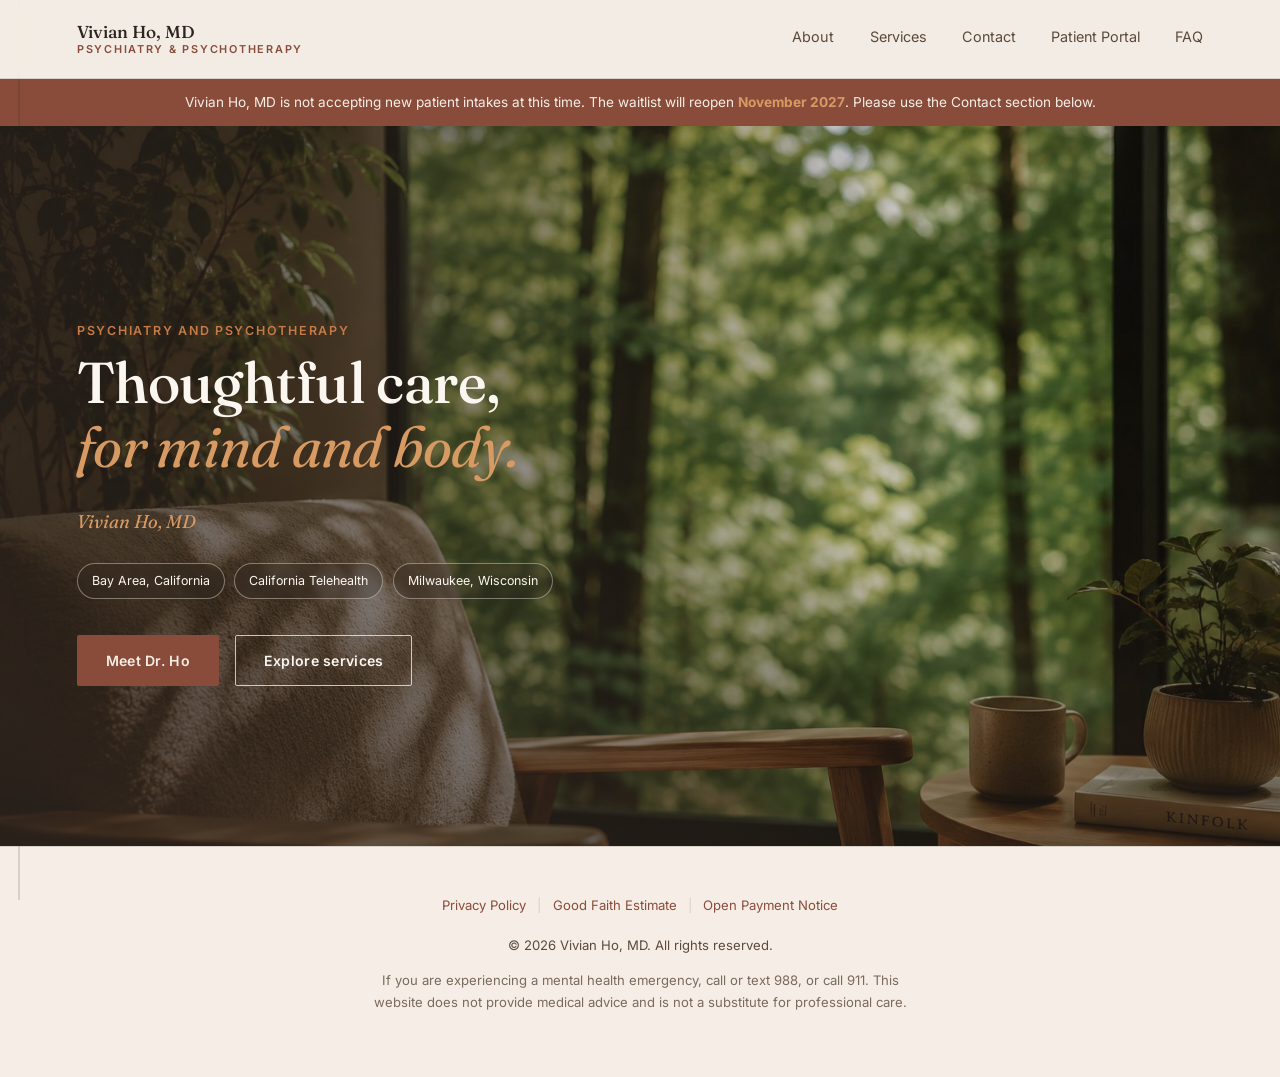
==== index.html @ 01bb3b34 "text edit" ====
<!DOCTYPE html>
<html lang="en">
<head>
<meta charset="UTF-8">
<meta name="viewport" content="width=device-width, initial-scale=1.0">
<title>Vivian Ho, MD | Psychiatry & Psychotherapy</title>
<meta name="description" content="Vivian Ho, MD offers thoughtful psychiatry and psychotherapy for adults in California and Wisconsin.">
<link rel="preconnect" href="https://fonts.googleapis.com">
<link rel="preconnect" href="https://fonts.gstatic.com" crossorigin>
<link href="https://fonts.googleapis.com/css2?family=Fraunces:opsz,wght,ital@9..144,300,0;9..144,400,0;9..144,500,0;9..144,600,0;9..144,400,1;9..144,500,1&family=Inter:wght@400;500;600&display=swap" rel="stylesheet">
<link rel="preload" as="image" href="chair-hero.jpg" fetchpriority="high">
<link rel="stylesheet" href="styles.css">
</head>
<body>

<div class="spine" aria-hidden="true">
  <svg width="2" height="100%" viewBox="0 0 2 100" preserveAspectRatio="none">
    <line x1="1" y1="0" x2="1" y2="100" class="spine-track"/>
    <line x1="1" y1="0" x2="1" y2="0" class="spine-fill" id="spineFill"/>
  </svg>
</div>

<header class="nav" id="nav">
  <a href="index.html" class="nav__mark">
    <span>Vivian Ho, MD</span>
    <small>Psychiatry &amp; Psychotherapy</small>
  </a>
  <nav class="nav__links">
    <a href="about.html">About</a>
    <a href="services.html">Services</a>
    <a href="contact.html">Contact</a>
    <a href="portal.html">Patient Portal</a>
    <a href="faq.html">FAQ</a>
  </nav>
  <button class="nav__toggle" id="navToggle" aria-label="Open menu" aria-expanded="false">
    <span></span><span></span><span></span>
  </button>
</header>

<div class="notice-bar">
  <p>Vivian Ho, MD is not accepting new patient intakes at this time. The waitlist will reopen <strong>November&nbsp;2027</strong>. Please use the Contact section below.</p>
</div>

<main id="top">
  <section class="hero" id="hero">
    <img class="hero__bg" src="chair-hero.jpg" alt="A calm chair setting with warm natural light" loading="eager" fetchpriority="high" decoding="async">
    <div class="hero__scrim" aria-hidden="true"></div>
    <div class="hero__inner">
      <p class="eyebrow reveal">Psychiatry and Psychotherapy</p>
      <h1 class="hero__title reveal">
        Thoughtful care,<br>
        <span class="ital">for mind and body.</span>
      </h1>
      <p class="hero__subtitle reveal">Vivian Ho, MD</p>
      <div class="badges reveal">
        <span class="badge">Bay Area, California</span>
        <span class="badge">California Telehealth</span>
        <span class="badge">Milwaukee, Wisconsin</span>
      </div>
      <div class="hero__actions reveal">
        <a href="about.html" class="btn btn--primary">Meet Dr. Ho</a>
        <a href="services.html" class="btn btn--ghost">Explore services</a>
      </div>
    </div>
  </section>

</main>

<footer class="footer">
  <div class="footer__links" aria-label="Legal links">
    <a href="privacy-policy.html">Privacy Policy</a>
    <span class="link-divider">|</span>
    <a href="good-faith-estimate.html">Good Faith Estimate</a>
    <span class="link-divider">|</span>
    <a href="open-payment-notice.html">Open Payment Notice</a>
  </div>
  <p>&copy; <span id="year"></span> Vivian Ho, MD. All rights reserved.</p>
  <p class="footer__note">
    If you are experiencing a mental health emergency, call or text 988, or call 911.
    This website does not provide medical advice and is not a substitute for professional care.
  </p>
</footer>

<script src="script.js"></script>
</body>
</html>
---- styles.css ----
/* ===========================================================
   Ho Psychiatry — Design tokens
   Warm terracotta, cactus green, and clay-inspired neutrals
   Display: Fraunces (serif, optical sizing) / Body: Inter
=========================================================== */

:root {
  --linen: #F6EEE6;
  --linen-deep: #E9DCCF;
  --ink: #2D241F;
  --ink-soft: #5B4A3C;
  --plum: #8A4C3A;
  --plum-deep: #6F3A2A;
  --brass: #C57A47;
  --brass-light: #D89A63;
  --sage: #6C7B58;
  --line: rgba(45, 36, 31, 0.14);

  --serif: "Fraunces", Georgia, serif;
  --sans: "Inter", -apple-system, BlinkMacSystemFont, "Segoe UI", sans-serif;

  --max: 1080px;
  --gutter: clamp(24px, 6vw, 96px);
}

* { box-sizing: border-box; }

html {
  scroll-behavior: smooth;
}

@media (prefers-reduced-motion: reduce) {
  html { scroll-behavior: auto; }
  * { animation-duration: 0.01ms !important; transition-duration: 0.01ms !important; }
}

body {
  margin: 0;
  background: var(--linen);
  color: var(--ink);
  font-family: var(--sans);
  font-size: 16px;
  line-height: 1.65;
  -webkit-font-smoothing: antialiased;
}

h1, h2, h3 {
  font-family: var(--serif);
  font-weight: 500;
  color: var(--ink);
  margin: 0;
  letter-spacing: -0.01em;
}

.ital { font-style: italic; font-weight: 400; color: var(--plum); }

p { margin: 0 0 1em; color: var(--ink-soft); }
p:last-child { margin-bottom: 0; }

a { color: inherit; }

.eyebrow {
  font-family: var(--sans);
  font-size: 0.78rem;
  letter-spacing: 0.14em;
  text-transform: uppercase;
  color: var(--brass);
  font-weight: 600;
  margin: 0 0 0.75em;
}

/* ===== Scroll reveal ===== */
.reveal {
  opacity: 0;
  transform: translateY(28px);
  transition: opacity 0.9s cubic-bezier(.2,.6,.2,1), transform 0.9s cubic-bezier(.2,.6,.2,1);
}
.reveal.is-visible {
  opacity: 1;
  transform: translateY(0);
}

/* ===== Signature spine element ===== */
.spine {
  position: fixed;
  left: 18px;
  top: 0;
  bottom: 0;
  width: 2px;
  z-index: 5;
  pointer-events: none;
}
.spine svg { height: 100%; width: 100%; display: block; }
.spine-track { stroke: var(--line); stroke-width: 2; }
.spine-fill { stroke: var(--brass); stroke-width: 2; transition: y2 0.1s linear; }
@media (max-width: 860px) { .spine { display: none; } }

/* ===== Nav ===== */
.nav {
  position: sticky;
  top: 0;
  z-index: 20;
  display: flex;
  align-items: center;
  justify-content: space-between;
  padding: 22px var(--gutter);
  background: rgba(241, 236, 227, 0.86);
  backdrop-filter: blur(10px);
  border-bottom: 1px solid var(--line);
}
.nav__mark {
  display: flex;
  flex-direction: column;
  gap: 0.2rem;
  font-family: var(--serif);
  font-size: 1.08rem;
  font-weight: 500;
  text-decoration: none;
  color: var(--ink);
  line-height: 1.1;
}
.nav__mark small {
  font-family: var(--sans);
  font-size: 0.68rem;
  font-weight: 600;
  letter-spacing: 0.16em;
  text-transform: uppercase;
  color: var(--plum);
}
.nav__links {
  display: flex;
  gap: 2.2rem;
}
.nav__links a {
  text-decoration: none;
  font-size: 0.9rem;
  color: var(--ink-soft);
  position: relative;
  padding-bottom: 4px;
}
.nav__links a:hover { color: var(--plum); }
.nav__links a::after {
  content: "";
  position: absolute;
  left: 0; right: 0; bottom: 0;
  height: 1px;
  background: var(--brass);
  transform: scaleX(0);
  transform-origin: left;
  transition: transform 0.3s ease;
}
.nav__links a:hover::after { transform: scaleX(1); }
.nav__toggle {
  display: none;
  flex-direction: column;
  gap: 5px;
  background: none;
  border: none;
  cursor: pointer;
  padding: 6px;
}
.nav__toggle span {
  width: 22px; height: 1.5px; background: var(--ink);
}

@media (max-width: 720px) {
  .nav__links {
    position: fixed;
    top: 68px; left: 0; right: 0;
    flex-direction: column;
    background: var(--linen);
    padding: 24px var(--gutter);
    gap: 1.2rem;
    border-bottom: 1px solid var(--line);
    transform: translateY(-140%);
    transition: transform 0.35s ease;
  }
  .nav__links.is-open { transform: translateY(0); }
  .nav__toggle { display: flex; }
}

/* ===== Notice bar ===== */
.notice-bar {
  background: var(--plum);
  color: var(--linen);
}
.notice-bar p {
  max-width: var(--max);
  margin: 0 auto;
  padding: 12px var(--gutter);
  font-size: 0.85rem;
  color: var(--linen);
  text-align: center;
}
.notice-bar strong { color: var(--brass-light); }

/* ===== Hero — full-bleed photo background with overlaid text ===== */
.hero {
  position: relative;
  display: flex;
  align-items: center;
  min-height: clamp(520px, 80vh, 820px);
  width: 100%;
  padding: clamp(96px, 14vh, 160px) var(--gutter) clamp(64px, 10vh, 110px);
  overflow: hidden;
  isolation: isolate;
}
.hero__bg {
  position: absolute;
  inset: 0;
  width: 100%;
  height: 100%;
  object-fit: cover;
  object-position: center 35%;
  z-index: -2;
}
.hero__scrim {
  position: absolute;
  inset: 0;
  z-index: -1;
  background:
    linear-gradient(90deg, rgba(45,36,31,0.72) 0%, rgba(45,36,31,0.5) 42%, rgba(45,36,31,0.18) 75%),
    linear-gradient(0deg, rgba(45,36,31,0.35), rgba(45,36,31,0) 45%);
}
.hero__inner {
  max-width: 620px;
  width: 100%;
}
.hero__title {
  font-size: clamp(2.4rem, 5vw, 3.6rem);
  line-height: 1.1;
  margin-bottom: 0.5em;
  color: #FBF6EF;
}
.hero__subtitle {
  font-family: var(--serif);
  font-style: italic;
  font-size: 1.15rem;
  color: var(--brass-light);
  margin-bottom: 1.4em;
}
.badges {
  display: flex;
  flex-wrap: wrap;
  gap: 0.6rem;
  margin-bottom: 2.2em;
}
.badge {
  font-size: 0.78rem;
  padding: 7px 14px;
  border: 1px solid rgba(251,246,239,0.4);
  border-radius: 999px;
  color: #FBF6EF;
  background: rgba(45,36,31,0.28);
  backdrop-filter: blur(2px);
}
.hero__actions { display: flex; gap: 1rem; flex-wrap: wrap; }
.hero .btn--ghost {
  color: #FBF6EF;
  border-color: rgba(251,246,239,0.75);
}
.hero .btn--ghost:hover { background: #FBF6EF; color: var(--ink); }

.hero .ital { color: var(--brass-light); }

@media (max-width: 860px) {
  .hero { min-height: 560px; padding-top: 88px; text-align: left; }
  .hero__bg { object-position: center 30%; }
}

/* ===== Buttons ===== */
.btn {
  display: inline-flex;
  align-items: center;
  justify-content: center;
  padding: 13px 28px;
  border-radius: 2px;
  text-decoration: none;
  font-size: 0.88rem;
  font-weight: 600;
  letter-spacing: 0.02em;
  border: 1px solid transparent;
  cursor: pointer;
  transition: all 0.25s ease;
}
.btn--primary {
  background: var(--plum);
  color: var(--linen);
}
.btn--primary:hover { background: var(--plum-deep); }
.btn--ghost {
  background: transparent;
  color: var(--ink);
  border-color: var(--ink);
}
.btn--ghost:hover { background: var(--ink); color: var(--linen); }

/* ===== Sections ===== */
.section {
  padding: clamp(72px, 10vw, 130px) var(--gutter);
  max-width: var(--max);
  margin: 0 auto;
}

.photo-band {
  max-width: var(--max);
  margin: 0 auto clamp(2rem, 4vw, 3rem);
  padding: clamp(1.25rem, 3vw, 2rem);
  display: grid;
  gap: 1.25rem;
}
.photo-band__copy {
  max-width: 720px;
}
.photo-band__copy h2 {
  font-size: clamp(1.6rem, 2.8vw, 2.25rem);
  margin-bottom: 0.55rem;
}
.photo-band__grid {
  display: grid;
  grid-template-columns: minmax(0, 0.95fr) minmax(0, 1.05fr);
  gap: 1rem;
  align-items: stretch;
}
.photo-card {
  overflow: hidden;
  border-radius: 26px;
  min-height: 280px;
  box-shadow: 0 18px 36px rgba(45, 36, 31, 0.06);
  border: 1px solid rgba(45, 36, 31, 0.08);
  background: var(--linen-deep);
}
.photo-card img {
  width: 100%;
  height: 100%;
  object-fit: cover;
  display: block;
  transform: scale(1.01);
}
.photo-card--wide {
  min-height: 420px;
}
.photo-band__grid--single {
  grid-template-columns: 1fr;
}
.photo-band__grid--single .photo-card--wide {
  min-height: clamp(280px, 40vw, 480px);
}

@media (max-width: 780px) {
  .photo-band__grid { grid-template-columns: 1fr; }
  .photo-card--wide { min-height: 280px; }
}
.section--tint {
  max-width: none;
  background: var(--linen-deep);
}
.section--tint > * { max-width: var(--max); margin-left: auto; margin-right: auto; }
.section--tint .section__head,
.section--tint .services-grid,
.section--tint .portal-card { max-width: var(--max); margin-left: auto; margin-right: auto; }
.section__head { margin-bottom: 3rem; }
.section__head h2 { font-size: clamp(1.9rem, 3.4vw, 2.6rem); }

.page-hero {
  padding: clamp(72px, 8vw, 110px) var(--gutter) 2rem;
  max-width: var(--max);
  margin: 0 auto;
}
.page-hero h1 {
  font-size: clamp(2.2rem, 4vw, 3rem);
  margin-bottom: 0.7rem;
}
.page-hero p {
  max-width: 720px;
  font-size: 1.02rem;
}
.page-card {
  border: 1px solid var(--line);
  background: rgba(255,255,255,0.42);
  padding: clamp(1.5rem, 3vw, 2.3rem);
  border-radius: 24px;
}

/* ===== Page hero — full-bleed photo variant (Services) ===== */
.page-hero--photo {
  position: relative;
  isolation: isolate;
  overflow: hidden;
  max-width: none;
  width: 100%;
  margin: 0;
  min-height: clamp(520px, 80vh, 820px);
  display: flex;
  align-items: center;
  padding: clamp(96px, 14vh, 160px) var(--gutter) clamp(64px, 10vh, 110px);
}
.page-hero--photo .page-hero__bg {
  position: absolute;
  inset: 0;
  width: 100%;
  height: 100%;
  object-fit: cover;
  object-position: center;
  z-index: -2;
}
.page-hero--photo .page-hero__scrim {
  position: absolute;
  inset: 0;
  z-index: -1;
  background:
    linear-gradient(90deg, rgba(45,36,31,0.72) 0%, rgba(45,36,31,0.5) 42%, rgba(45,36,31,0.18) 75%),
    linear-gradient(0deg, rgba(45,36,31,0.35), rgba(45,36,31,0) 45%);
}
.page-hero--photo .page-hero__inner {
  max-width: var(--max);
  margin: 0 auto;
  width: 100%;
}
.page-hero--photo .eyebrow { color: var(--brass-light); }
.page-hero--photo h1 {
  font-size: clamp(2.2rem, 4vw, 3rem);
  margin-bottom: 0.7rem;
  color: #FBF6EF;
}
.page-hero--photo p {
  max-width: 720px;
  font-size: 1.02rem;
  color: rgba(251,246,239,0.9);
}

@media (max-width: 640px) {
  .page-hero--photo { min-height: 560px; align-items: center; }
}

.services-intro {
  margin-bottom: 2.4rem;
}
.services-flow {
  display: grid;
  gap: 0.8rem;
  max-width: 760px;
  margin: 0 auto;
}
.service-flow-item {
  display: block;
  padding: 1rem 0 1.15rem;
  border-bottom: 1px solid rgba(45,36,31,0.12);
}
.service-flow-item:last-child { border-bottom: none; }
.service-flow-item__body h3 {
  font-size: 1.1rem;
  margin-bottom: 0.35rem;
}
.service-flow-item__body p {
  margin: 0;
  max-width: 700px;
  line-height: 1.75;
}

.faq-list {
  display: grid;
  gap: 1rem;
}
.faq-item {
  padding: 1.15rem 1.2rem;
  border: 1px solid var(--line);
  border-radius: 18px;
  background: rgba(255,255,255,0.42);
}
.faq-item h3 {
  font-size: 1.02rem;
  margin-bottom: 0.35rem;
}
.faq-item p {
  margin-bottom: 0;
  line-height: 1.7;
}

@media (max-width: 780px) {
  .home-grid { grid-template-columns: 1fr; }
  .home-card--wide { grid-column: span 1; }
  .service-flow-item { grid-template-columns: 1fr; }
  .service-flow-item__icon { width: 54px; height: 54px; }
}

/* About */
.about__intro {
  display: grid;
  grid-template-columns: minmax(300px, 360px) 1fr;
  gap: clamp(2rem, 5vw, 4rem);
  margin-bottom: 3.5rem;
  align-items: center;
}
.portrait-frame {
  aspect-ratio: 4/5;
  border: 1px solid var(--line);
  background: rgba(255,255,255,0.4);
  display: flex;
  align-items: center;
  justify-content: center;
  text-align: center;
  overflow: hidden;
  box-shadow: 0 24px 50px rgba(45, 36, 31, 0.12);
  border-radius: 26px;
}
.portrait-frame img {
  width: 100%;
  height: 100%;
  object-fit: cover;
  display: block;
}
.portrait-placeholder {
  font-size: 0.8rem;
  color: var(--ink-soft);
  padding: 1rem;
  font-family: var(--sans);
}
.about__text p { font-size: 1.05rem; }

.subsection {
  border-top: 1px solid var(--line);
  padding-top: 2rem;
  margin-top: 2rem;
}
.subsection h3 {
  font-size: 1.3rem;
  margin-bottom: 0.9em;
}
.edu-list {
  list-style: none;
  margin: 0; padding: 0;
  color: var(--ink-soft);
}
.edu-list li {
  padding: 10px 0;
  border-bottom: 1px dashed var(--line);
}
.edu-list li:last-child { border-bottom: none; }

/* Services */
.services-grid {
  display: grid;
  grid-template-columns: repeat(2, 1fr);
  gap: 1px;
  background: var(--line);
  border: 1px solid var(--line);
}
.service-card {
  background: var(--linen-deep);
  padding: 2.5rem;
}
.service-card__num {
  font-family: var(--serif);
  font-style: italic;
  color: var(--brass);
  font-size: 1rem;
}
.service-card h3 {
  font-size: 1.25rem;
  margin: 0.6em 0 0.6em;
}
@media (max-width: 640px) {
  .services-grid { grid-template-columns: 1fr; }
}

/* Contact */
.contact__grid {
  display: grid;
  grid-template-columns: 1fr 1.2fr;
  gap: clamp(2rem, 5vw, 4rem);
}
.contact__line {
  display: flex;
  gap: 0.6rem;
  align-items: baseline;
  font-size: 1rem;
  border-bottom: 1px solid var(--line);
  padding: 12px 0;
}
.contact__line span {
  font-size: 0.75rem;
  text-transform: uppercase;
  letter-spacing: 0.1em;
  color: var(--brass);
  width: 90px;
  flex: none;
  font-weight: 600;
}
.contact__line a { text-decoration: none; }
.contact__line a:hover { color: var(--plum); }
.contact__note {
  margin-top: 1.5rem;
  font-size: 0.85rem;
  padding: 1rem 1.2rem;
  background: rgba(74,46,60,0.06);
  border-left: 2px solid var(--plum);
}

.contact__form {
  display: flex;
  flex-direction: column;
  gap: 1.1rem;
}
.contact__form label {
  display: flex;
  flex-direction: column;
  font-size: 0.82rem;
  text-transform: uppercase;
  letter-spacing: 0.08em;
  color: var(--ink-soft);
  font-weight: 600;
  gap: 0.5rem;
}
.contact__form .optional {
  text-transform: none;
  letter-spacing: 0;
  font-weight: 400;
  color: var(--ink-soft);
  opacity: 0.7;
}
.contact__form input,
.contact__form textarea {
  font-family: var(--sans);
  font-size: 1rem;
  padding: 12px 14px;
  border: 1px solid var(--line);
  background: rgba(255,255,255,0.5);
  color: var(--ink);
  border-radius: 2px;
  resize: vertical;
}
.contact__form input:focus,
.contact__form textarea:focus {
  outline: 2px solid var(--brass);
  outline-offset: 1px;
}
.contact__form button { align-self: flex-start; margin-top: 0.4rem; }
.form__status { font-size: 0.85rem; color: var(--sage); min-height: 1.2em; }

@media (max-width: 780px) {
  .contact__grid, .about__intro { grid-template-columns: 1fr; }
  .nav__mark { font-size: 0.98rem; }
  .nav__mark small { font-size: 0.6rem; }
}

/* Portal */
.portal-card {
  border: 1px solid var(--line);
  padding: clamp(2rem, 5vw, 3.5rem);
  background: rgba(255,255,255,0.4);
  display: flex;
  flex-direction: column;
  gap: 1.5rem;
  align-items: flex-start;
}

/* Footer */
.footer {
  padding: 3rem var(--gutter) 4rem;
  border-top: 1px solid var(--line);
  text-align: center;
}
.footer__links {
  display: flex;
  flex-wrap: wrap;
  justify-content: center;
  gap: 0.7rem;
  margin: 0 0 1.2rem;
  font-size: 0.82rem;
}
.footer__links a {
  color: var(--plum);
  text-decoration: none;
}
.footer__links a:hover { color: var(--plum-deep); }
.link-divider { color: var(--line); }
.footer p { font-size: 0.82rem; color: var(--ink-soft); }
.footer__note { max-width: 560px; margin: 0.6em auto 0; opacity: 0.8; }
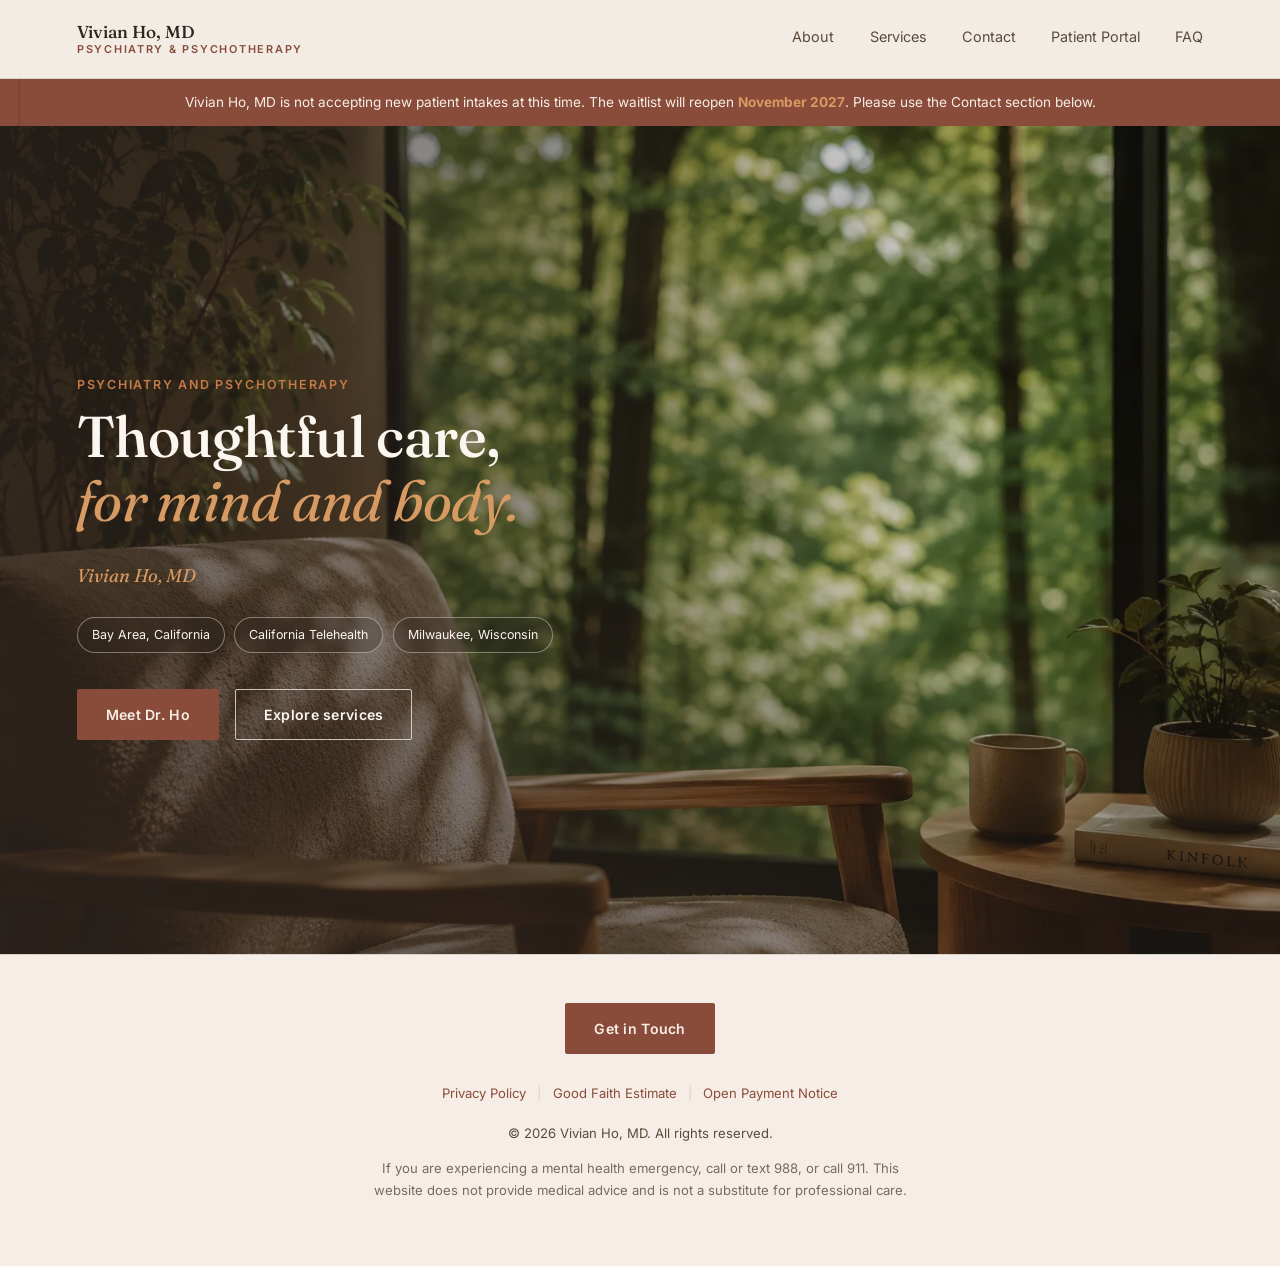
==== commit de98f955: "faster loading" ====
--- a/index.html
+++ b/index.html
@@ -8,7 +8,7 @@
 <link rel="preconnect" href="https://fonts.googleapis.com">
 <link rel="preconnect" href="https://fonts.gstatic.com" crossorigin>
 <link href="https://fonts.googleapis.com/css2?family=Fraunces:opsz,wght,ital@9..144,300,0;9..144,400,0;9..144,500,0;9..144,600,0;9..144,400,1;9..144,500,1&family=Inter:wght@400;500;600&display=swap" rel="stylesheet">
-<link rel="preload" as="image" href="chair-hero.jpg" fetchpriority="high">
+<link rel="preload" as="image" href="chair-hero.jpg" imagesrcset="chair-hero-800.webp 800w, chair-hero-1200.webp 1200w, chair-hero-1536.webp 1536w" imagesizes="100vw" type="image/webp" fetchpriority="high">
 <link rel="stylesheet" href="styles.css">
 </head>
 <body>
@@ -43,7 +43,10 @@
 
 <main id="top">
   <section class="hero" id="hero">
-    <img class="hero__bg" src="chair-hero.jpg" alt="A calm chair setting with warm natural light" loading="eager" fetchpriority="high" decoding="async">
+    <picture>
+      <source type="image/webp" srcset="chair-hero-800.webp 800w, chair-hero-1200.webp 1200w, chair-hero-1536.webp 1536w" sizes="100vw">
+      <img class="hero__bg" src="chair-hero.jpg" srcset="chair-hero-800.jpg 800w, chair-hero-1200.jpg 1200w, chair-hero-1536.jpg 1536w" sizes="100vw" alt="A calm chair setting with warm natural light" loading="eager" fetchpriority="high" decoding="async">
+    </picture>
     <div class="hero__scrim" aria-hidden="true"></div>
     <div class="hero__inner">
       <p class="eyebrow reveal">Psychiatry and Psychotherapy</p>
@@ -67,6 +70,9 @@
 </main>
 
 <footer class="footer">
+  <div class="footer__cta">
+    <a href="contact.html" class="btn btn--primary">Get in Touch</a>
+  </div>
   <div class="footer__links" aria-label="Legal links">
     <a href="privacy-policy.html">Privacy Policy</a>
     <span class="link-divider">|</span>
--- a/styles.css
+++ b/styles.css
@@ -199,7 +199,7 @@
   position: relative;
   display: flex;
   align-items: center;
-  min-height: clamp(520px, 80vh, 820px);
+  min-height: clamp(640px, 92vh, 960px);
   width: 100%;
   padding: clamp(96px, 14vh, 160px) var(--gutter) clamp(64px, 10vh, 110px);
   overflow: hidden;
@@ -487,13 +487,15 @@
 /* About */
 .about__intro {
   display: grid;
-  grid-template-columns: minmax(300px, 360px) 1fr;
+  grid-template-columns: minmax(360px, 480px) 1fr;
   gap: clamp(2rem, 5vw, 4rem);
   margin-bottom: 3.5rem;
-  align-items: center;
-}
+  align-items: stretch;
+}
+.about__portrait { display: flex; }
 .portrait-frame {
-  aspect-ratio: 4/5;
+  width: 100%;
+  min-height: 480px;
   border: 1px solid var(--line);
   background: rgba(255,255,255,0.4);
   display: flex;
@@ -509,6 +511,9 @@
   height: 100%;
   object-fit: cover;
   display: block;
+}
+@media (max-width: 780px) {
+  .portrait-frame { aspect-ratio: 4/5; min-height: 0; }
 }
 .portrait-placeholder {
   font-size: 0.8rem;
@@ -661,6 +666,7 @@
   border-top: 1px solid var(--line);
   text-align: center;
 }
+.footer__cta { margin-bottom: 1.8rem; }
 .footer__links {
   display: flex;
   flex-wrap: wrap;
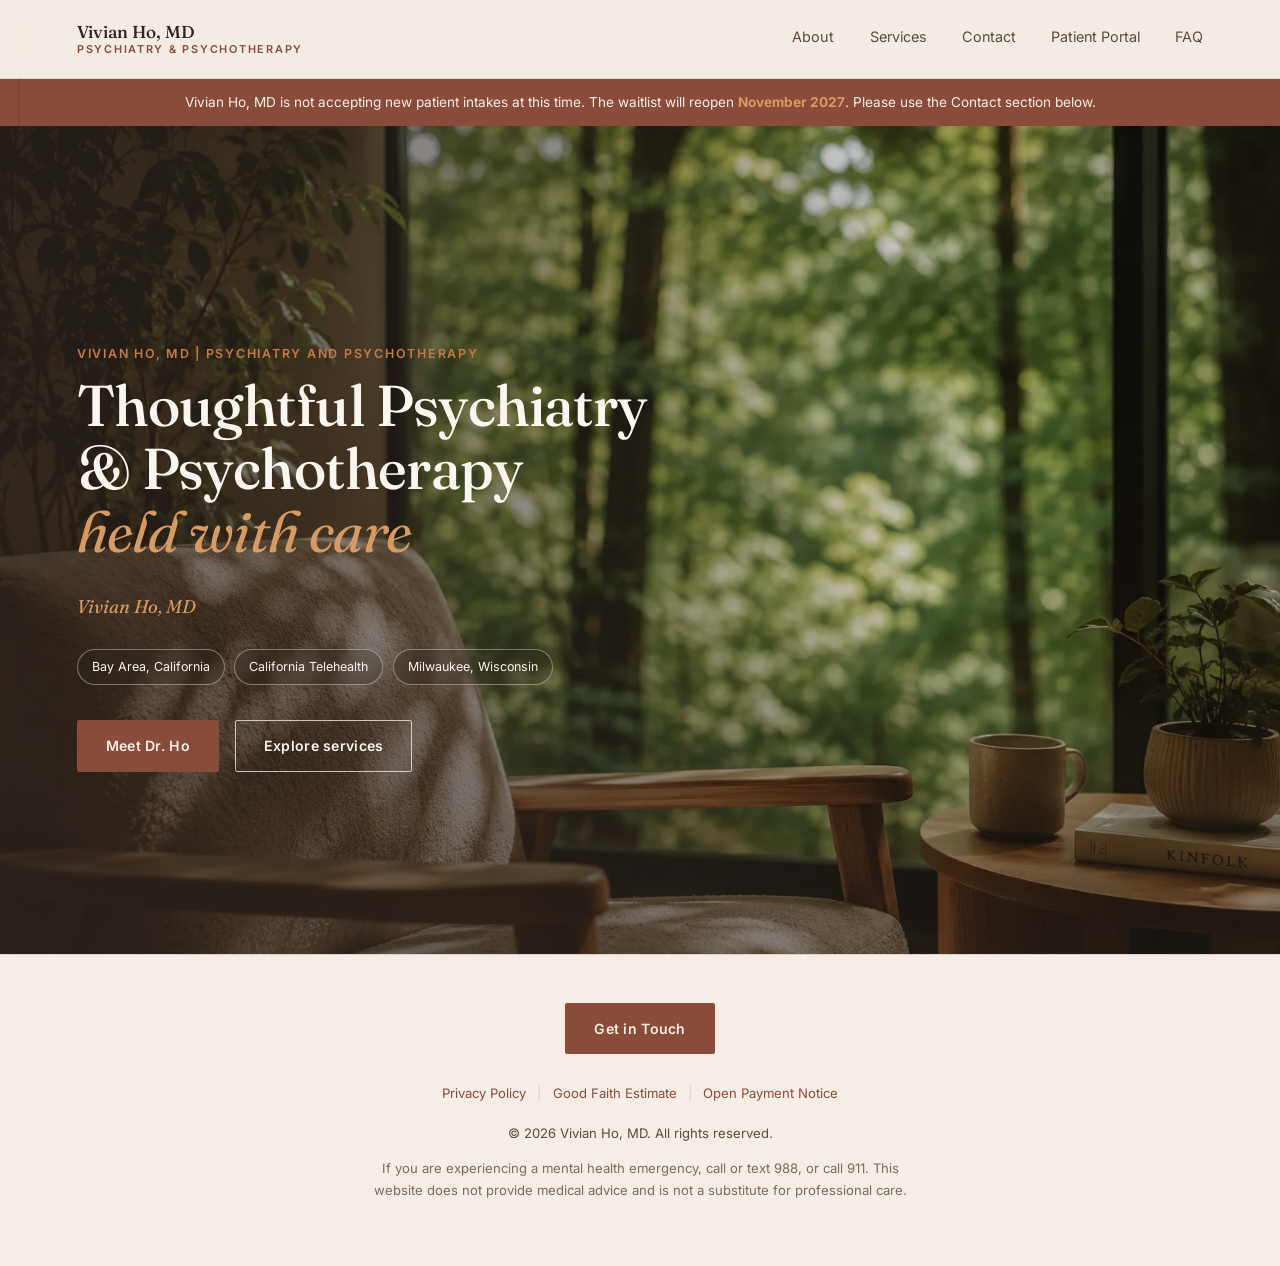
==== commit 5dcad61e: "index" ====
--- a/index.html
+++ b/index.html
@@ -3,12 +3,32 @@
 <head>
 <meta charset="UTF-8">
 <meta name="viewport" content="width=device-width, initial-scale=1.0">
-<title>Vivian Ho, MD | Psychiatry & Psychotherapy</title>
-<meta name="description" content="Vivian Ho, MD offers thoughtful psychiatry and psychotherapy for adults in California and Wisconsin.">
+<title>Vivian Ho, MD | Psychiatrist & Psychotherapist | California & Wisconsin</title>
+<meta name="description"
+content="Vivian Ho, MD is a Stanford-trained adult psychiatrist and psychotherapist offering psychotherapy and thoughtful medication management for adults in California and Wisconsin.">
+<!-- Social sharing / Open Graph -->
+<meta property="og:title" content="Vivian Ho, MD | Psychiatry &amp; Psychotherapy">
+<meta property="og:description" content="Thoughtful psychiatry and psychotherapy for adults in California and Wisconsin.">
+<meta property="og:image" content="https://hopsychiatry.com/chair-hero.jpg">
+<meta property="og:url" content="https://hopsychiatry.com/">
+<meta property="og:type" content="website">
+
+<!-- Twitter / social preview -->
+<meta name="twitter:card" content="summary_large_image">
+<meta name="twitter:title" content="Vivian Ho, MD">
+<meta name="twitter:description" content="Thoughtful psychiatry and psychotherapy for adults.">
+<meta name="twitter:image" content="https://hopsychiatry.com/chair-hero.jpg">
+
+<!-- Canonical URL -->
+<link rel="canonical" href="https://hopsychiatry.com/">
+
+<!-- Fonts -->
 <link rel="preconnect" href="https://fonts.googleapis.com">
 <link rel="preconnect" href="https://fonts.gstatic.com" crossorigin>
-<link href="https://fonts.googleapis.com/css2?family=Fraunces:opsz,wght,ital@9..144,300,0;9..144,400,0;9..144,500,0;9..144,600,0;9..144,400,1;9..144,500,1&family=Inter:wght@400;500;600&display=swap" rel="stylesheet">
+<link href="https://fonts.googleapis.com/css2?family=Fraunces:opsz,wght,ital@9..144,300,0;9..144,400,0;9..144,500,0;9..144,400,1;9..144,500,1&family=Inter:wght@400;500;600&display=swap" rel="stylesheet">
+
 <link rel="preload" as="image" href="chair-hero.jpg" imagesrcset="chair-hero-800.webp 800w, chair-hero-1200.webp 1200w, chair-hero-1536.webp 1536w" imagesizes="100vw" type="image/webp" fetchpriority="high">
+
 <link rel="stylesheet" href="styles.css">
 </head>
 <body>
@@ -49,10 +69,10 @@
     </picture>
     <div class="hero__scrim" aria-hidden="true"></div>
     <div class="hero__inner">
-      <p class="eyebrow reveal">Psychiatry and Psychotherapy</p>
+      <p class="eyebrow reveal">Vivian Ho, MD | Psychiatry and Psychotherapy</p>
       <h1 class="hero__title reveal">
-        Thoughtful care,<br>
-        <span class="ital">for mind and body.</span>
+        Thoughtful Psychiatry & Psychotherapy<br>
+        <span class="ital">held with care</span>
       </h1>
       <p class="hero__subtitle reveal">Vivian Ho, MD</p>
       <div class="badges reveal">
--- a/styles.css
+++ b/styles.css
@@ -494,19 +494,23 @@
 }
 .about__portrait { display: flex; }
 .portrait-frame {
+  position: relative;
   width: 100%;
   min-height: 480px;
   border: 1px solid var(--line);
   background: rgba(255,255,255,0.4);
-  display: flex;
-  align-items: center;
-  justify-content: center;
-  text-align: center;
   overflow: hidden;
   box-shadow: 0 24px 50px rgba(45, 36, 31, 0.12);
   border-radius: 26px;
 }
+.portrait-frame picture {
+  position: absolute;
+  inset: 0;
+  display: block;
+}
 .portrait-frame img {
+  position: absolute;
+  inset: 0;
   width: 100%;
   height: 100%;
   object-fit: cover;
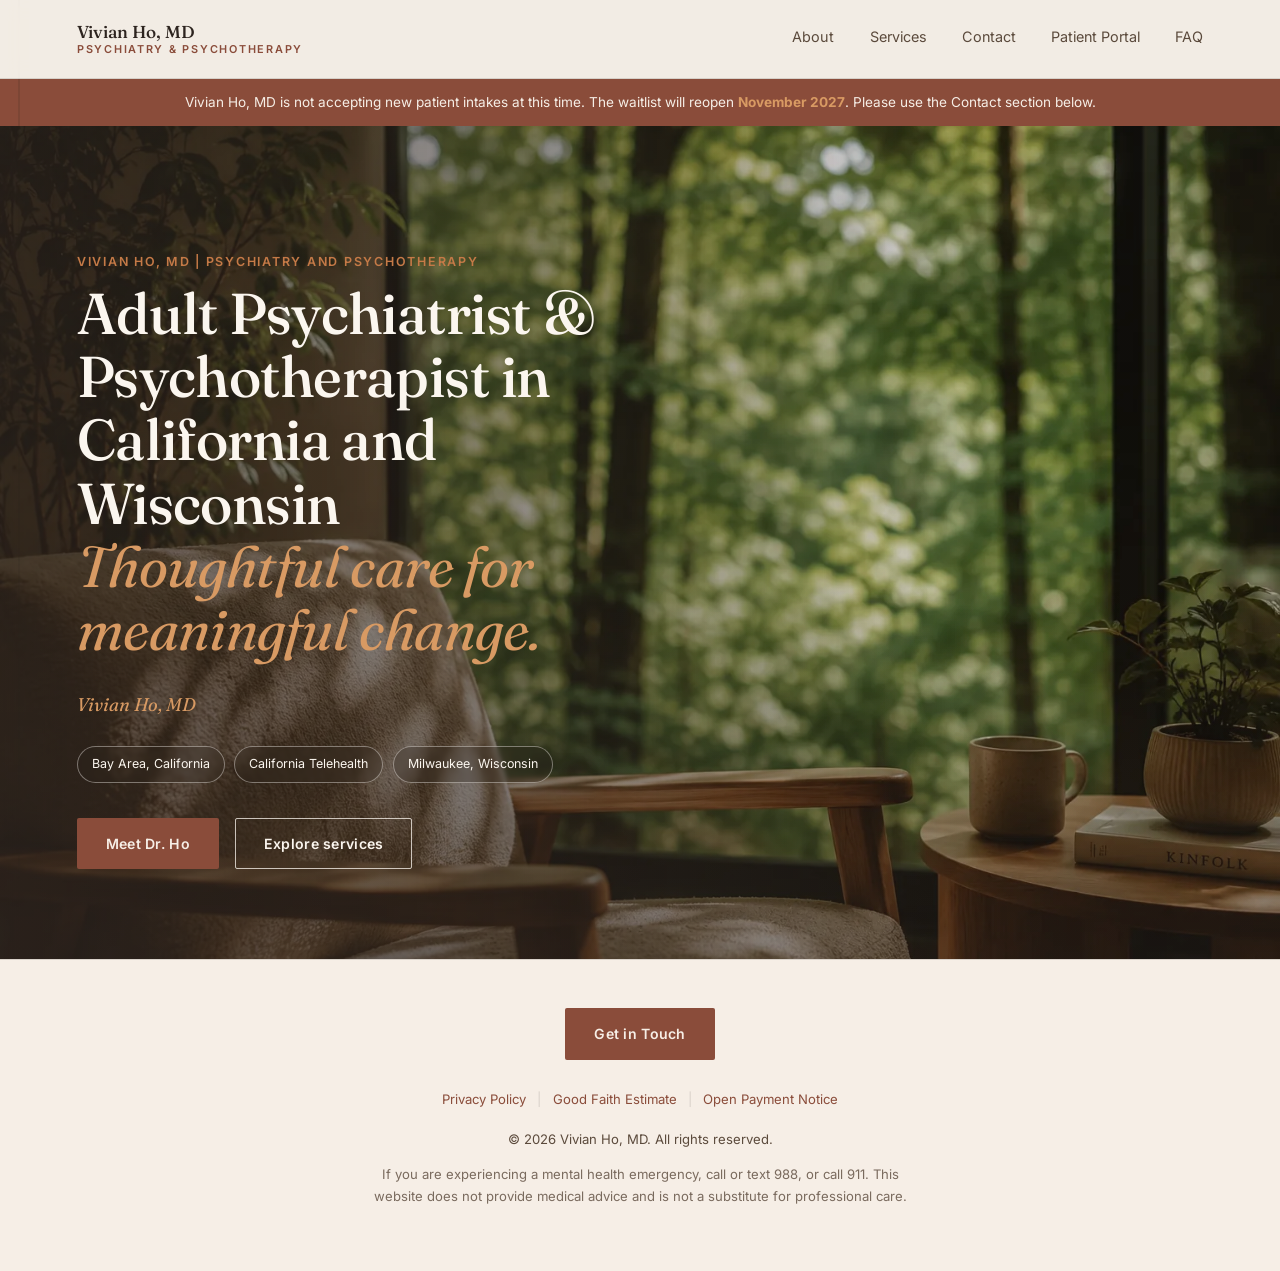
==== commit 6cd7ad9a: "index" ====
--- a/index.html
+++ b/index.html
@@ -3,9 +3,9 @@
 <head>
 <meta charset="UTF-8">
 <meta name="viewport" content="width=device-width, initial-scale=1.0">
-<title>Vivian Ho, MD | Psychiatrist & Psychotherapist | California & Wisconsin</title>
+<title>Adult Psychiatrist & Psychotherapist | Vivian Ho, MD | California & Wisconsin</title>
 <meta name="description"
-content="Vivian Ho, MD is a Stanford-trained adult psychiatrist and psychotherapist offering psychotherapy and thoughtful medication management for adults in California and Wisconsin.">
+content="Stanford-trained adult psychiatrist Vivian Ho, MD provides psychotherapy and thoughtful medication management for adults throughout California and Wisconsin. Specializing in ADHD, trauma, women's mental health, depression, bipolar disorder, and LGBTQ+ affirming care.">
 <!-- Social sharing / Open Graph -->
 <meta property="og:title" content="Vivian Ho, MD | Psychiatry &amp; Psychotherapy">
 <meta property="og:description" content="Thoughtful psychiatry and psychotherapy for adults in California and Wisconsin.">
@@ -30,6 +30,107 @@
 <link rel="preload" as="image" href="chair-hero.jpg" imagesrcset="chair-hero-800.webp 800w, chair-hero-1200.webp 1200w, chair-hero-1536.webp 1536w" imagesizes="100vw" type="image/webp" fetchpriority="high">
 
 <link rel="stylesheet" href="styles.css">
+
+<script type="application/ld+json">
+{
+  "@context": "https://schema.org",
+  "@type": "Physician",
+  "@id": "https://hopsychiatry.com/#physician",
+  "name": "Vivian Ho, MD",
+  "url": "https://hopsychiatry.com/",
+  "image": "https://hopsychiatry.com/chair-hero.jpg",
+  "description": "Vivian Ho, MD provides adult psychiatry, psychotherapy, and psychiatric medication management through telehealth for patients throughout California, including the San Francisco Bay Area, San Jose, Peninsula, and Santa Cruz regions, as well as Wisconsin including Milwaukee. Her integrative approach considers the connection between mind and body.",
+  "areaServed": [
+    {
+      "@type": "State",
+      "name": "California"
+    },
+    {
+      "@type": "City",
+      "name": "San Francisco"
+    },
+    {
+      "@type": "City",
+      "name": "Berkeley"
+    },
+    {
+      "@type": "City",
+      "name": "Oakland"
+    },
+    {
+      "@type": "City",
+      "name": "San Jose"
+    },
+    {
+      "@type": "City",
+      "name": "Palo Alto"
+    },
+    {
+      "@type": "City",
+      "name": "Menlo Park"
+    },
+    {
+      "@type": "City",
+      "name": "Mountain View"
+    },
+    {
+      "@type": "City",
+      "name": "Los Altos"
+    },
+    {
+      "@type": "City",
+      "name": "Santa Cruz"
+    },
+    {
+      "@type": "State",
+      "name": "Wisconsin"
+    },
+    {
+      "@type": "City",
+      "name": "Milwaukee"
+    }
+  ],
+  "availableService": [
+    {
+      "@type": "MedicalTherapy",
+      "name": "Psychotherapy"
+    },
+    {
+      "@type": "MedicalTherapy",
+      "name": "Psychiatric medication management"
+    },
+    {
+      "@type": "MedicalTherapy",
+      "name": "Adult psychiatric evaluation"
+    },
+    {
+      "@type": "MedicalTherapy",
+      "name": "Telepsychiatry"
+    }
+  ],
+  "knowsAbout": [
+    "Adult psychiatry",
+    "Psychotherapy",
+    "Telepsychiatry",
+    "Telehealth mental health care",
+    "Psychiatric evaluation",
+    "Psychiatric medication management",
+    "Integrative psychiatry",
+    "Mind-body approaches to mental health",
+    "Holistic mental health care",
+    "Anxiety treatment",
+    "Depression treatment",
+    "ADHD treatment",
+    "Bipolar treatment",
+    "Mindfulness",
+    "Stress management",
+    "Life transitions",
+    "Trauma therapy",
+    "Emotional wellness",
+    "Psychedelic-assisted therapy"
+  ]
+}
+</script>
 </head>
 <body>
 
@@ -71,8 +172,8 @@
     <div class="hero__inner">
       <p class="eyebrow reveal">Vivian Ho, MD | Psychiatry and Psychotherapy</p>
       <h1 class="hero__title reveal">
-        Thoughtful Psychiatry & Psychotherapy<br>
-        <span class="ital">held with care</span>
+        Adult Psychiatrist & Psychotherapist in California and Wisconsin<br>
+        <span class="ital">Thoughtful care for meaningful change.</span>
       </h1>
       <p class="hero__subtitle reveal">Vivian Ho, MD</p>
       <div class="badges reveal">
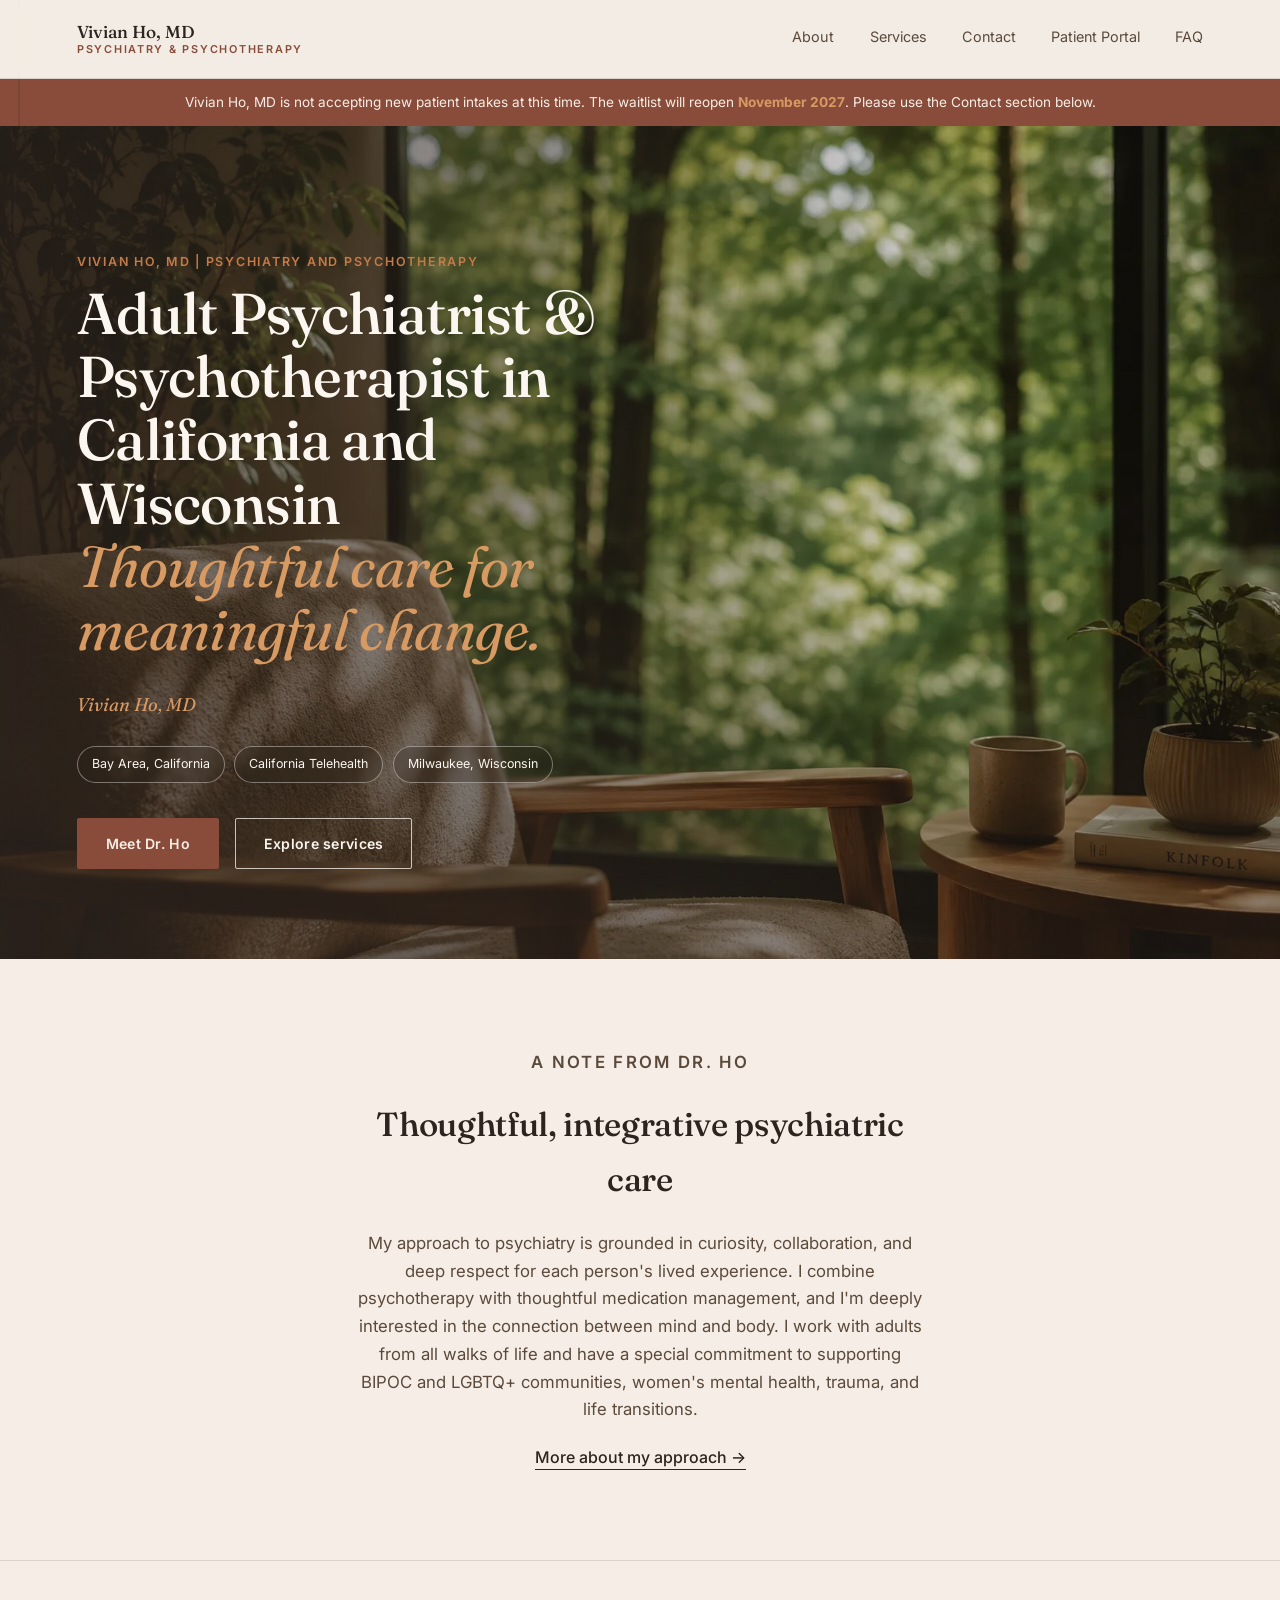
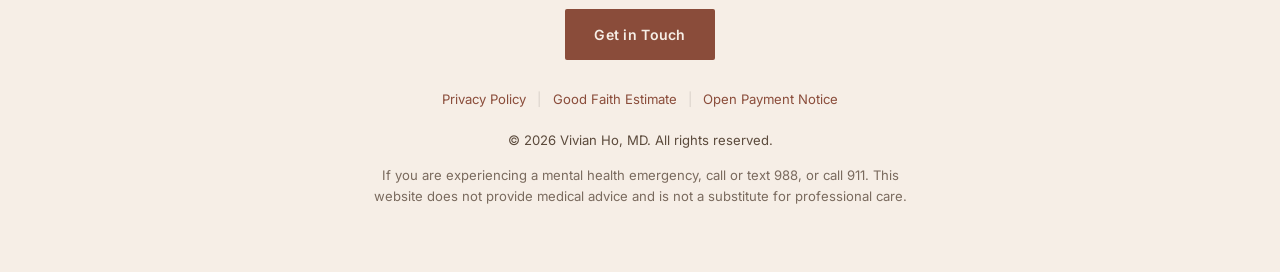
==== commit 156a5c3a: "SEO" ====
--- a/index.html
+++ b/index.html
@@ -3,6 +3,9 @@
 <head>
 <meta charset="UTF-8">
 <meta name="viewport" content="width=device-width, initial-scale=1.0">
+<link rel="icon" href="favicon.ico" sizes="any">
+<link rel="icon" href="favicon-32.png" type="image/png" sizes="32x32">
+<link rel="apple-touch-icon" href="apple-touch-icon.png">
 <title>Adult Psychiatrist & Psychotherapist | Vivian Ho, MD | California & Wisconsin</title>
 <meta name="description"
 content="Stanford-trained adult psychiatrist Vivian Ho, MD provides psychotherapy and thoughtful medication management for adults throughout California and Wisconsin. Specializing in ADHD, trauma, women's mental health, depression, bipolar disorder, and LGBTQ+ affirming care.">
@@ -40,6 +43,10 @@
   "url": "https://hopsychiatry.com/",
   "image": "https://hopsychiatry.com/chair-hero.jpg",
   "description": "Vivian Ho, MD provides adult psychiatry, psychotherapy, and psychiatric medication management through telehealth for patients throughout California, including the San Francisco Bay Area, San Jose, Peninsula, and Santa Cruz regions, as well as Wisconsin including Milwaukee. Her integrative approach considers the connection between mind and body.",
+  "telephone": "+1-251-518-9811",
+  "email": "hopsychiatry@gmail.com",
+  "medicalSpecialty": "Psychiatry",
+  "priceRange": "$$",
   "areaServed": [
     {
       "@type": "State",
@@ -166,7 +173,7 @@
   <section class="hero" id="hero">
     <picture>
       <source type="image/webp" srcset="chair-hero-800.webp 800w, chair-hero-1200.webp 1200w, chair-hero-1536.webp 1536w" sizes="100vw">
-      <img class="hero__bg" src="chair-hero.jpg" srcset="chair-hero-800.jpg 800w, chair-hero-1200.jpg 1200w, chair-hero-1536.jpg 1536w" sizes="100vw" alt="A calm chair setting with warm natural light" loading="eager" fetchpriority="high" decoding="async">
+      <img class="hero__bg" src="chair-hero.jpg" srcset="chair-hero-800.jpg 800w, chair-hero-1200.jpg 1200w, chair-hero-1536.jpg 1536w" sizes="100vw" width="1536" height="1024" alt="A calm therapy room chair in warm natural light, evoking a welcoming psychiatry and psychotherapy practice" loading="eager" fetchpriority="high" decoding="async">
     </picture>
     <div class="hero__scrim" aria-hidden="true"></div>
     <div class="hero__inner">
@@ -188,6 +195,13 @@
     </div>
   </section>
 
+  <section class="section intro-blurb reveal">
+    <p class="eyebrow">A Note From Dr. Ho</p>
+    <h2>Thoughtful, integrative psychiatric care</h2>
+    <p>My approach to psychiatry is grounded in curiosity, collaboration, and deep respect for each person's lived experience. I combine psychotherapy with thoughtful medication management, and I'm deeply interested in the connection between mind and body. I work with adults from all walks of life and have a special commitment to supporting BIPOC and LGBTQ+ communities, women's mental health, trauma, and life transitions.</p>
+    <a href="about.html" class="text-link">More about my approach &rarr;</a>
+  </section>
+
 </main>
 
 <footer class="footer">
--- a/styles.css
+++ b/styles.css
@@ -302,6 +302,30 @@
   margin: 0 auto;
 }
 
+.intro-blurb {
+  max-width: 720px;
+  text-align: center;
+  padding-top: clamp(48px, 7vw, 90px);
+  padding-bottom: clamp(48px, 7vw, 90px);
+}
+.intro-blurb h2 {
+  font-size: clamp(1.5rem, 2.6vw, 2.1rem);
+  margin-bottom: 0.7em;
+}
+.intro-blurb p {
+  font-size: 1.05rem;
+  color: var(--ink-soft);
+  margin-bottom: 1.2em;
+}
+.text-link {
+  font-family: var(--sans);
+  font-weight: 500;
+  text-decoration: none;
+  border-bottom: 1px solid currentColor;
+  padding-bottom: 2px;
+}
+.text-link:hover { opacity: 0.7; }
+
 .photo-band {
   max-width: var(--max);
   margin: 0 auto clamp(2rem, 4vw, 3rem);
